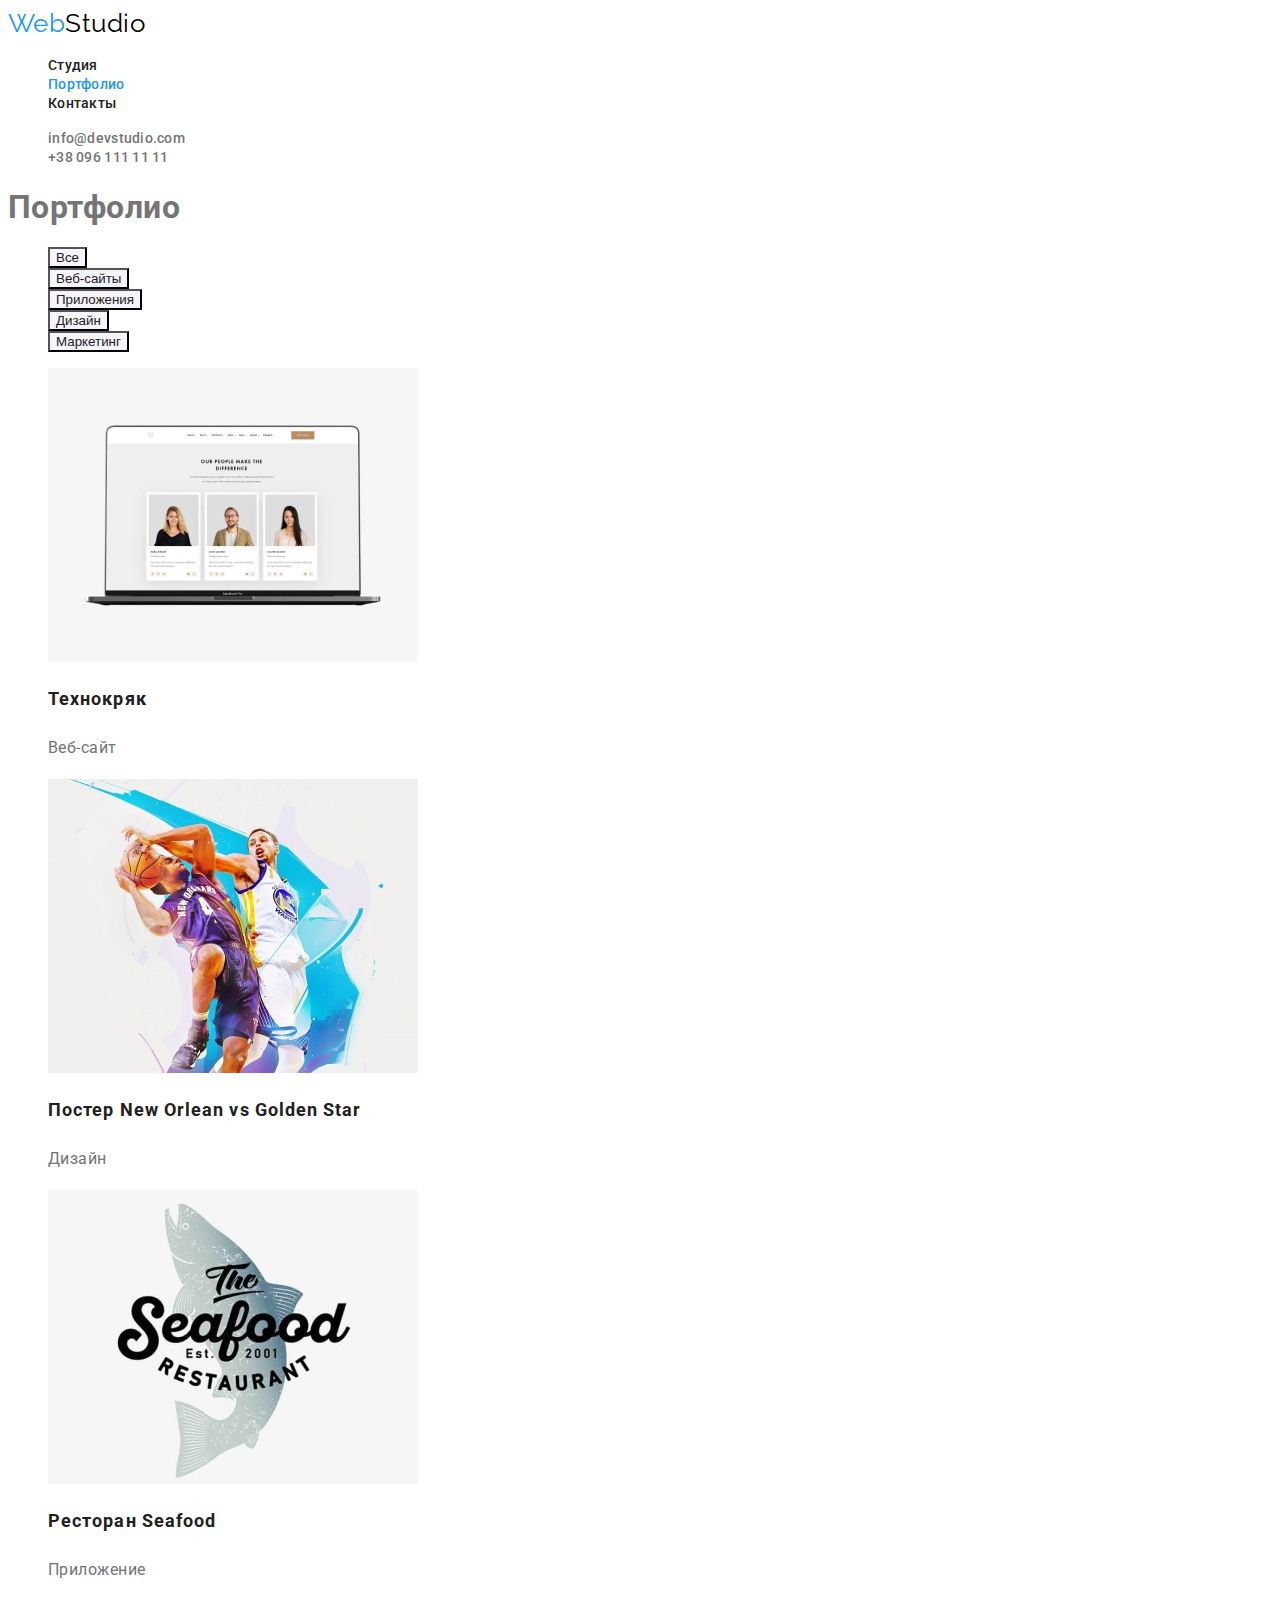
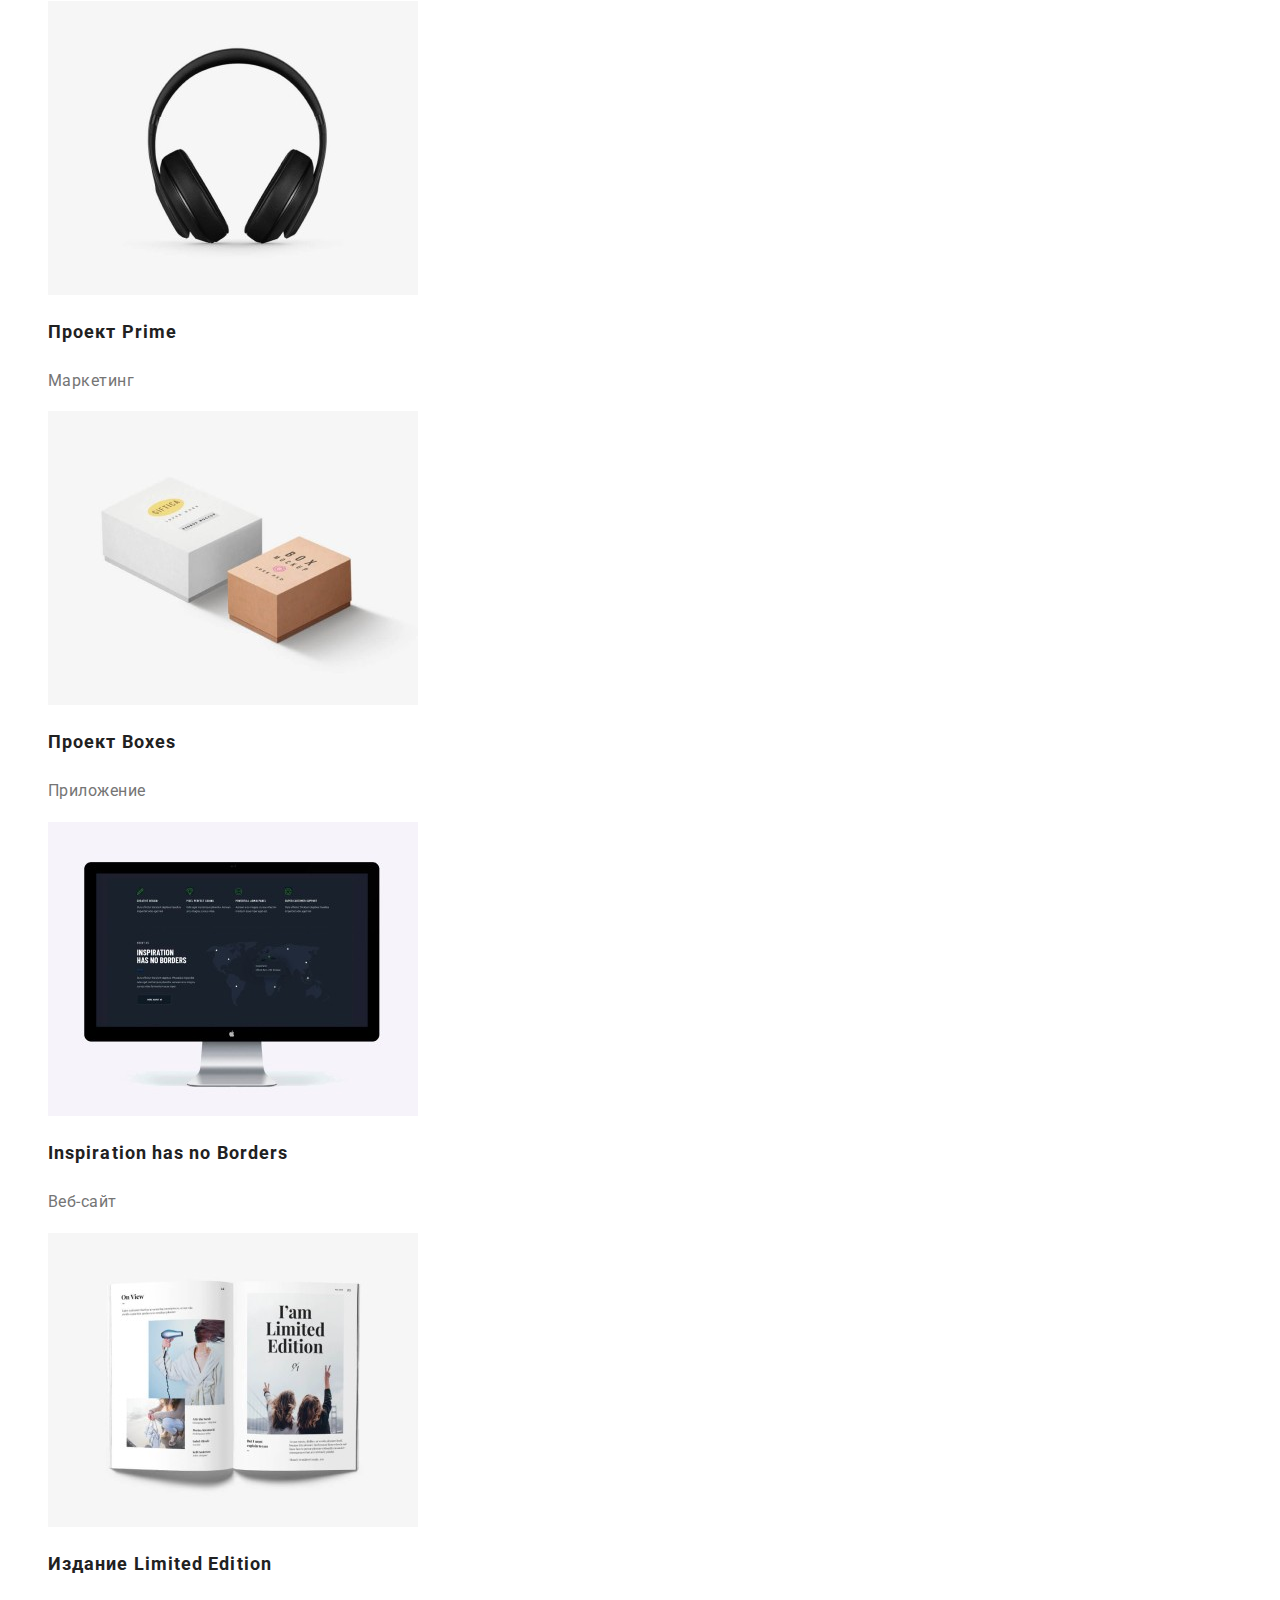
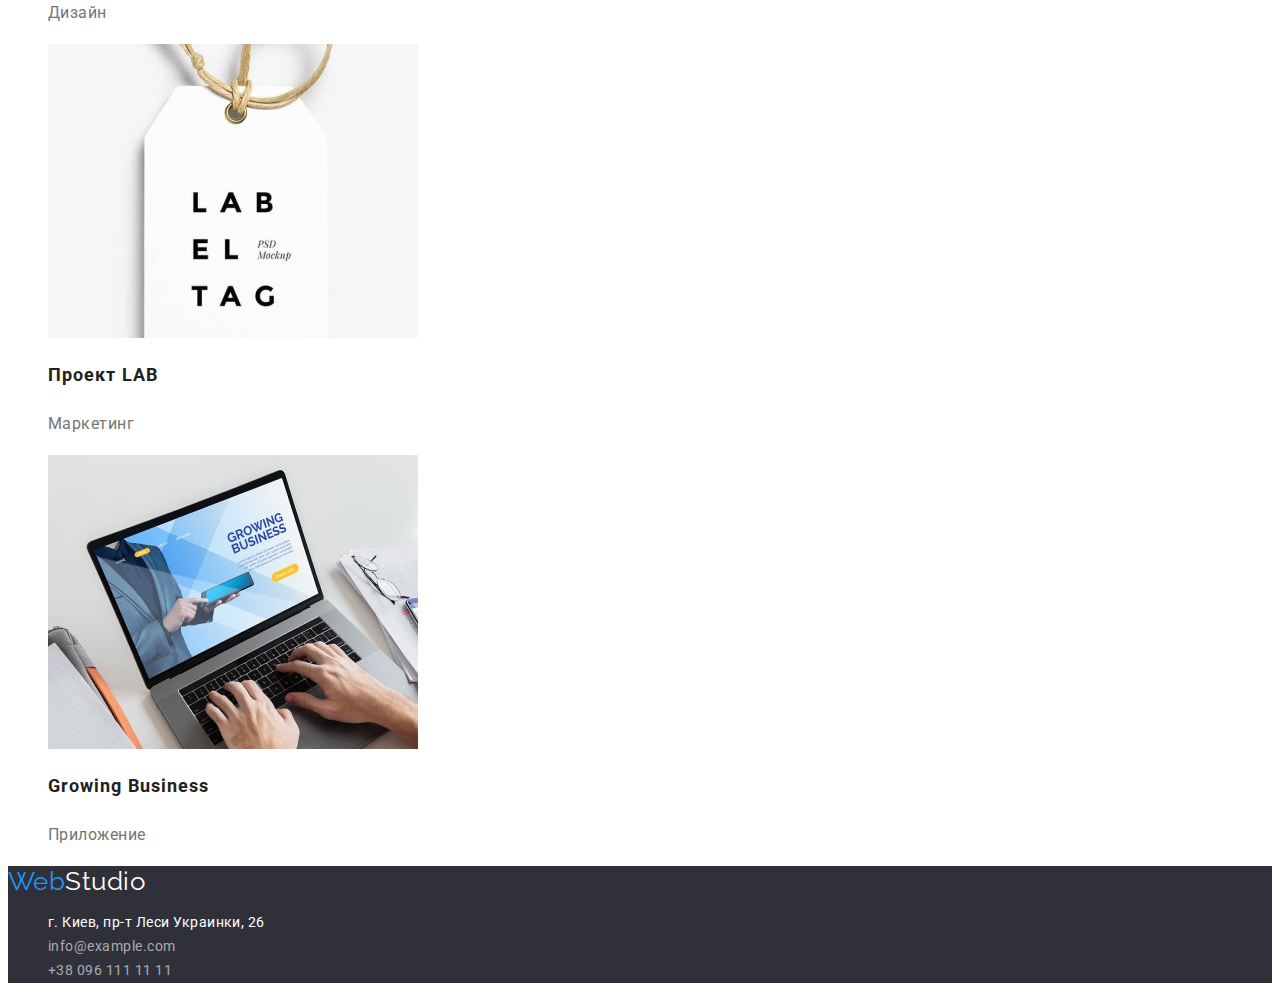
==== portfolio.html @ 9a1e54fb "created-murkup-hw-03" ====
<!DOCTYPE html>
<html lang="ru">

<head>
    <meta charset="UTF-8">
    <meta http-equiv="X-UA-Compatible" content="IE=edge">
    <meta name="viewport" content="width=device-width, initial-scale=1.0">
    <title>Web Studio</title>
    <link rel="preconnect" href="https://fonts.googleapis.com">
    <link rel="preconnect" href="https://fonts.gstatic.com" crossorigin>
    <link
        href="https://fonts.googleapis.com/css2?family=Raleway:wght@700&family=Roboto:wght@400;500;700;900&display=swap"
        rel="stylesheet">
    <link rel="stylesheet" href="./css/styles.css">
</head>

<body>
    <header>
        <a href="./index.html" lang="en" class="logo link">
            <span class="logo-web">Web</span><span class="logo-studio-header">Studio</span>
        </a>
        <nav>
            <ul class="site-nav list">
                <li>
                    <a href="./index.html" class="link">Студия</a>
                </li>
                <li>
                    <a href="./portfolio.html" class="link current">Портфолио</a>
                </li>
                <li>
                    <a href="#" class="link">Контакты</a>
                </li>
            </ul>
        </nav>
        <ul class="auth-nav list">
            <li>
                <a href="mailto:info@devstudio.com" class="link">info@devstudio.com</a>
            </li>
            <li>
                <a href="tel:+380961111111" class="link">+38 096 111 11 11</a>
            </li>
        </ul>
    </header>
    <main>
        <section>
            <h1>Портфолио</h1>
            <ul class="list">
                <li>
                    <button type="button" class="button-portfolio">Все</button>
                </li>
                <li>
                    <button type="button" class="button-portfolio">Веб-сайты</button>
                </li>
                <li>
                    <button type="button" class="button-portfolio">Приложения</button>
                </li>
                <li>
                    <button type="button" class="button-portfolio">Дизайн</button>
                </li>
                <li>
                    <button type="button" class="button-portfolio">Маркетинг</button>
                </li>
            </ul>
            <ul class="list portfolio">
                <li>
                    <a href="#" class="link">
                        <img src="./img/portfolio-img-1.jpg" alt="Технокряк" width="370" >
                        <h2 class="title">Технокряк</h2>
                        <p class="text">Веб-сайт</p>
                    </a>
                </li>
                <li>
                    <a href="#" class="link">
                        <img src="./img/portfolio-img-2.jpg" alt="Постер New Orlean vs Golden Star" width="370">
                        <h2 class="title">Постер <span lang="en">New Orlean vs Golden Star</span></h2>
                        <p class="text">Дизайн</p>
                    </a>
                </li>
                <li>
                    <a href="#" class="link">
                        <img src="./img/portfolio-img-3.jpg" alt="Ресторан Seafood" width="370">
                        <h2 class="title">Ресторан <span lang="en">Seafood</span></h2>
                        <p class="text">Приложение</p>
                    </a>
                </li>
                <li>
                    <a href="#" class="link"> 
                        <img src="./img/portfolio-img-4.jpg" alt="Проект Prime" width="370">
                        <h2 class="title">Проект <span lang="en">Prime</span></h2>
                        <p class="text">Маркетинг</p>
                    </a>
                </li>
                <li>
                    <a href="#" class="link">
                        <img src="./img/portfolio-img-5.jpg" alt="Проект Boxes" width="370">
                        <h2 class="title">Проект <span lang="en">Boxes</span></h2>
                        <p class="text">Приложение</p>
                    </a>
                </li>
                <li>
                    <a href="#" class="link">
                        <img src="./img/portfolio-img-6.jpg" alt="Inspiration has no Borders" width="370">
                        <h2 class="title" lang="en">Inspiration has no Borders</h2>
                        <p class="text">Веб-сайт</p>
                    </a>
                </li>
                <li>
                    <a href="#" class="link">
                        <img src="./img/portfolio-img-7.jpg" alt="Издание Limited Edition" width="370">
                        <h2 class="title">Издание <span lang="en">Limited Edition</span></h2>
                        <p class="text">Дизайн</p>
                    </a>
                </li>
                <li>
                    <a href="#" class="link">
                        <img src="./img/portfolio-img-8.jpg" alt="Проект LAB" width="370">
                        <h2 class="title">Проект <span lang="en">LAB</span></h2>
                        <p class="text">Маркетинг</p>
                    </a>
                </li>
                <li>
                    <a href="#" class="link">
                        <img src="./img/portfolio-img-9.jpg" alt="Growing Business" width="370">
                        <h2 class="title" lang="en">Growing Business</h2>
                        <p class="text">Приложение</p>
                    </a>
                </li>
            </ul>
        </section>
    </main>
    <footer class="footer">
        <a href="./index.html" lang="en" class="logo link">
            <span class="logo-web">Web</span><span class="logo-studio-footer">Studio</span>
        </a>
        <address>
            <ul class="list">
                <li>
                    <a href="https://goo.gl/maps/3iyzEZUhEdgraJMp6" target="_blank" rel="noopener noreferrer"
                        class="link address-primary">г. Киев, пр-т Леси Украинки, 26</a>
                </li>
                <li>
                    <a href="mailto:info@example.com" class="link address-secondary">info@example.com</a>
                </li>
                <li>
                    <a href="tel:+380961111111" class="link address-secondary">+38 096 111 11 11</a>
                </li>
            </ul>
        </address>
    </footer>
    </body>
    </html>
---- css/styles.css ----
:root {
  --primary-text-color: #757575;
  --primary-background-color: #ffffff;
  --hero-title-color: #ffffff;
  --secondary-background-color: #2f303a;
  --button-text-color: #ffffff;
  --button-background-color: #2196f3;
  --title-text-color: #212121;
  --third-background-color: #f5f4fa;
  --accent-color: #2196f3;
  --primary-address-text-color: #ffffff;
  --secondary-address-text-color: rgba(256, 256, 256, 0.6);
}

body {
  background-color: var(--primary-background-color);
  color: var(--primary-text-color);
  font-family: Roboto, sans-serif;
  letter-spacing: 0.03em;
}

.list {
  list-style: none;
}

.link {
  text-decoration: none;
  font-style: normal;
}

/* logo */
.logo {
  font-family: Raleway, sans-serif;
  font-size: 26px;
  line-height: 1.2;
}

.logo-web {
  color: #2196f3;
}

.logo-studio-header {
  color: #000000;
}

.logo-studio-footer {
  color: #ffffff;
}

/* site-nav */
.site-nav .link {
  color: var(--title-text-color);
  font-weight: 500;
  font-size: 14px;
  line-height: 1.15;
  letter-spacing: 0.02em;
}

/* Текущая страница */
.site-nav .link.current {
  color: var(--accent-color);
}

.site-nav .link:hover,
.site-nav .link:focus {
  color: var(--accent-color);
}

/* auth-nav */
.auth-nav .link {
  color: var(--primary-text-color);
  font-weight: 500;
  font-size: 14px;
  line-height: 1.15;
  letter-spacing: 0.02em;
}

.auth-nav .link:hover,
.auth-nav .link:focus {
  color: var(--accent-color);
}

/* hero */
.hero {
  background-color: var(--secondary-background-color);
}
.hero-title {
  color: var(--hero-title-color);
  font-weight: 900;
  font-size: 44px;
  line-height: 1.36;
  text-align: center;
  letter-spacing: 0.06em;
  text-transform: uppercase;
}

.button {
  background-color: var(--button-background-color);
  color: var(--button-text-color);
  font-family: Roboto, sans-serif;
  font-weight: 700;
  font-size: 16px;
  line-height: 1.87;
  letter-spacing: 0.06em;
  cursor: pointer;
}

/* Portfolio buttons */

.button-portfolio {
  background-color: var(--third-background-color);
  color: var(--title-text-color);
  cursor: pointer;
}

.button-portfolio:hover,
.button-portfolio:focus {
  color: var(--button-text-color);
  background-color: var(--button-background-color);
}

/* section */
.section-title {
  color: var(--title-text-color);
  font-weight: 700;
  font-size: 36px;
  line-height: 1.16;
  text-align: center;
}

.features .title {
  color: var(--title-text-color);
  font-weight: 700;
  font-size: 14px;
  line-height: 1.15;
  text-transform: uppercase;
}

.features .text {
  font-weight: 400;
  font-size: 14px;
  line-height: 1.7;
}

/* team */
.team .title {
  color: var(--title-text-color);
  font-weight: 500;
  font-size: 16px;
  line-height: 1.18;
}

.team .text {
  font-weight: 400;
  font-size: 16px;
  line-height: 1.18;
}

.team-background {
  background-color: var(--third-background-color);
}

/* footer */
.footer {
  background-color: var(--secondary-background-color);
  font-size: 14px;
  line-height: 1.7;
}

.address-primary {
  color: var(--primary-address-text-color);
}

.address-secondary {
  color: var(--secondary-address-text-color);
}

/* Portfolio content */
.portfolio .title {
  color: var(--title-text-color);
  font-weight: 700;
  font-size: 18px;
  line-height: 2;
  letter-spacing: 0.06em;
}

.portfolio .text {
  color: var(--primary-text-color);
  font-weight: 400;
  font-size: 16px;
  line-height: 1.87;
}
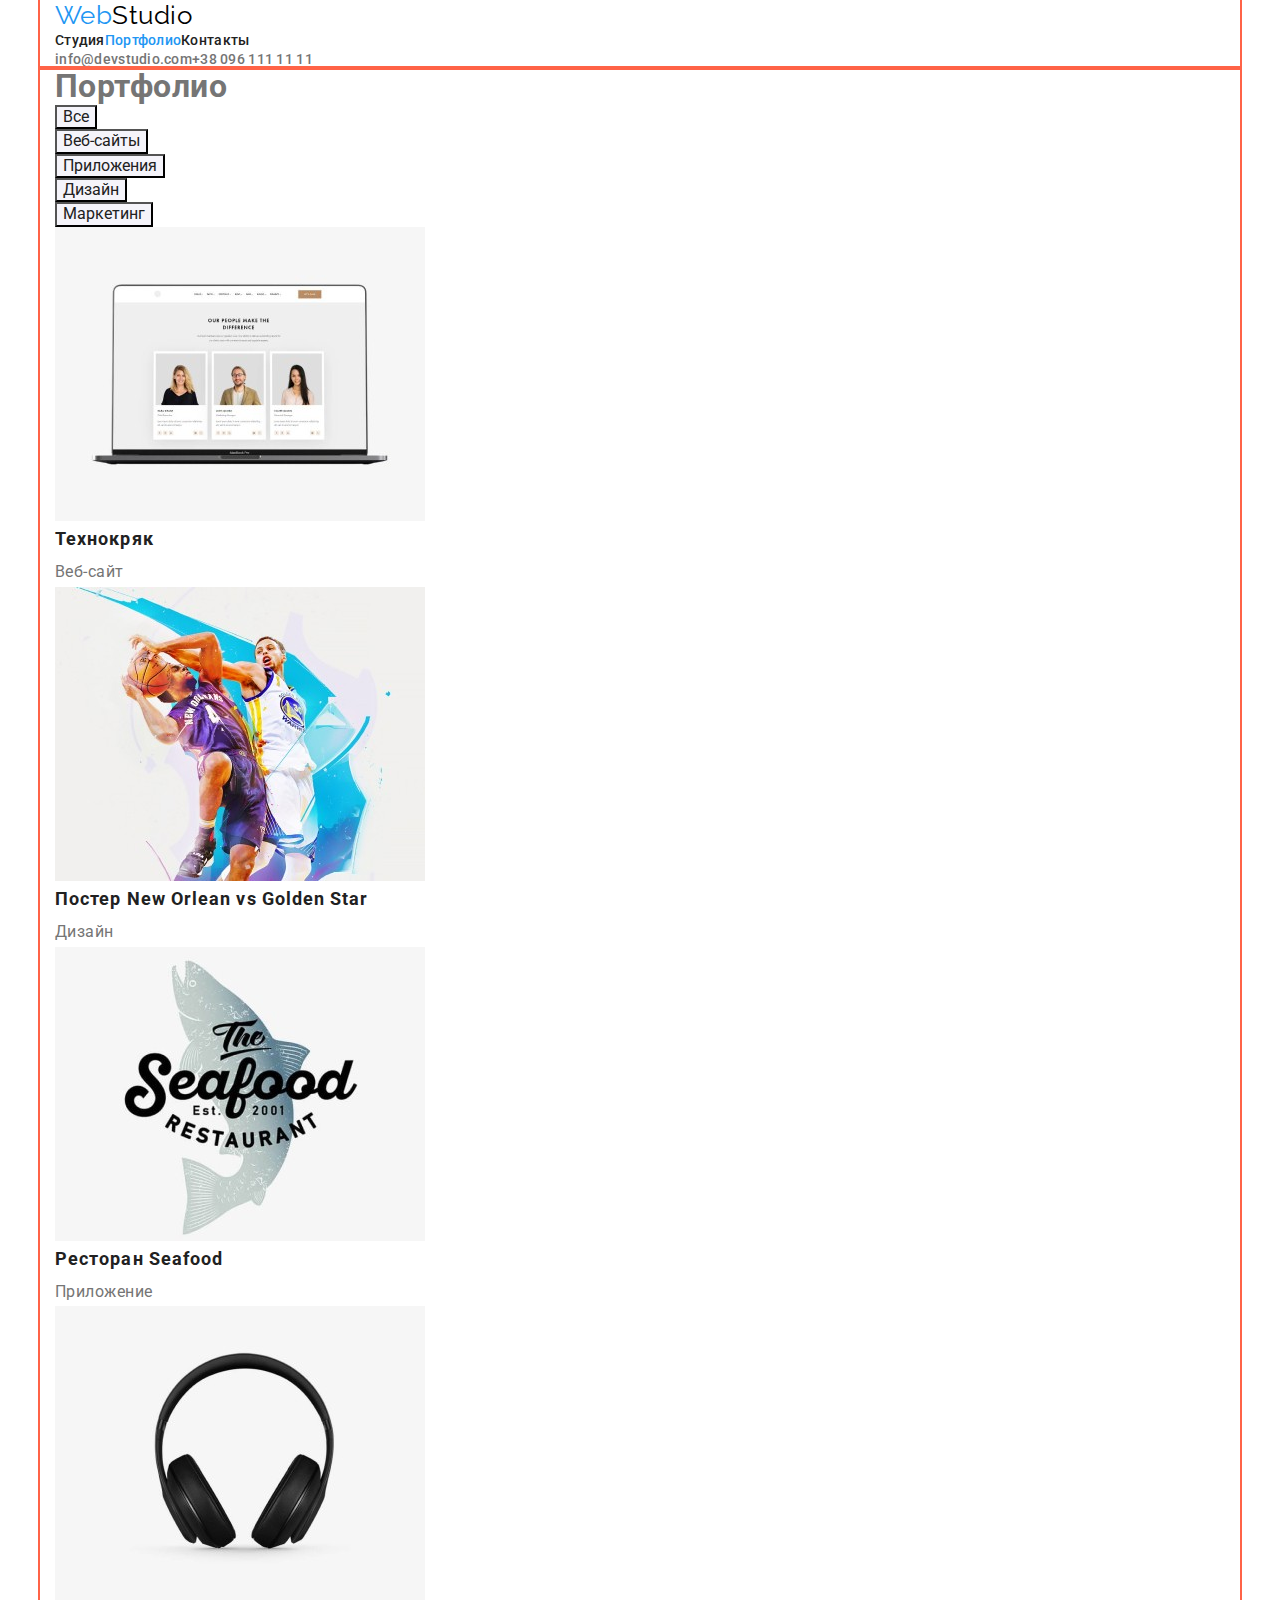
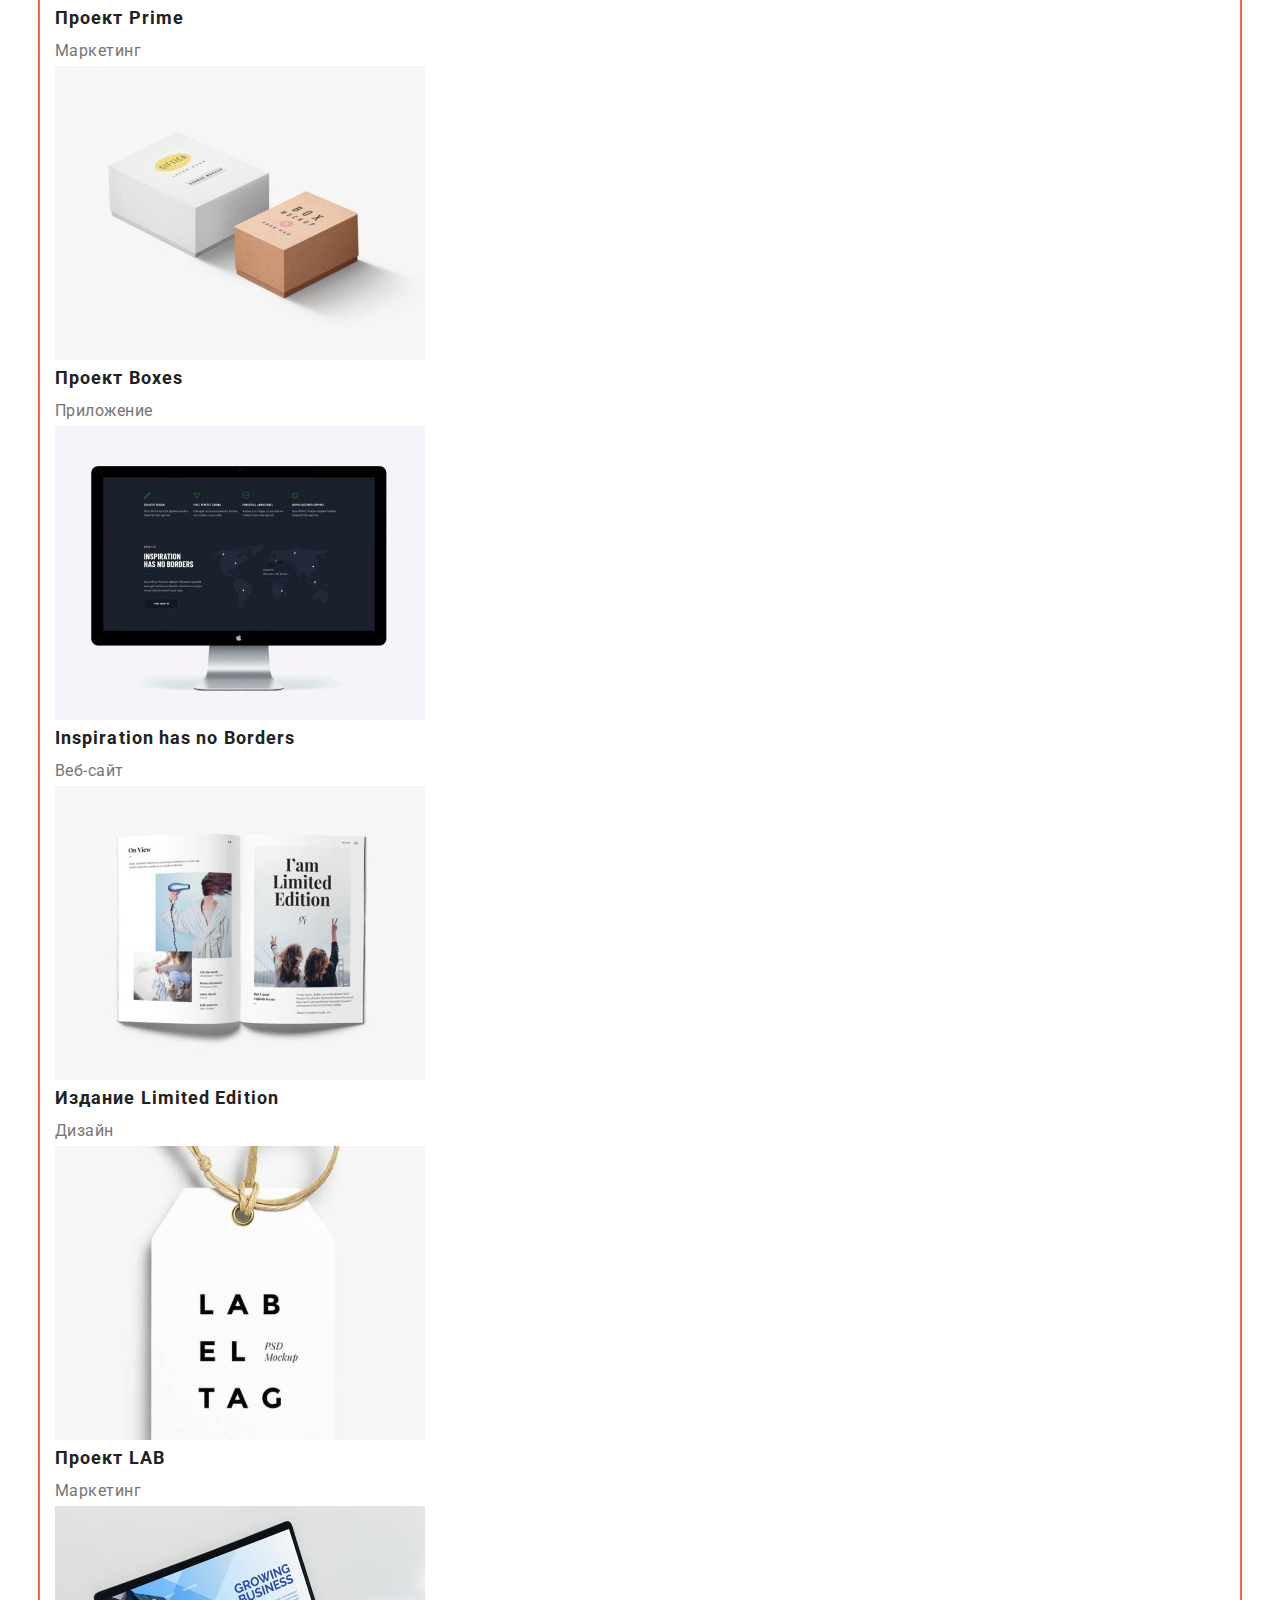
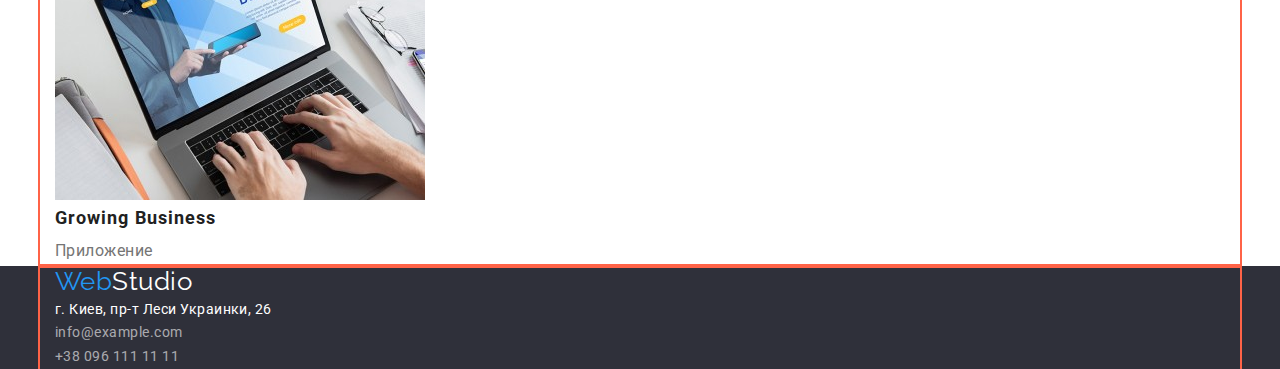
==== commit 1c147666: "main-page-flex" ====
--- a/portfolio.html
+++ b/portfolio.html
@@ -5,23 +5,23 @@
     <meta charset="UTF-8">
     <meta http-equiv="X-UA-Compatible" content="IE=edge">
     <meta name="viewport" content="width=device-width, initial-scale=1.0">
-    <title>Web Studio</title>
+    <title>Portfolio</title>
     <link rel="preconnect" href="https://fonts.googleapis.com">
     <link rel="preconnect" href="https://fonts.gstatic.com" crossorigin>
-    <link
-        href="https://fonts.googleapis.com/css2?family=Raleway:wght@700&family=Roboto:wght@400;500;700;900&display=swap"
-        rel="stylesheet">
+    <link href="https://fonts.googleapis.com/css2?family=Raleway:wght@700&family=Roboto:wght@400;500;700;900&display=swap" rel="stylesheet">
+    <link rel="stylesheet" href="https://cdnjs.cloudflare.com/ajax/libs/modern-normalize/1.1.0/modern-normalize.min.css">
     <link rel="stylesheet" href="./css/styles.css">
 </head>
 
 <body>
     <header>
+        <div class="container">
         <a href="./index.html" lang="en" class="logo link">
             <span class="logo-web">Web</span><span class="logo-studio-header">Studio</span>
         </a>
         <nav>
             <ul class="site-nav list">
-                <li>
+            <li>
                     <a href="./index.html" class="link">Студия</a>
                 </li>
                 <li>
@@ -40,10 +40,12 @@
                 <a href="tel:+380961111111" class="link">+38 096 111 11 11</a>
             </li>
         </ul>
+        </div>
     </header>
     <main>
         <section>
-            <h1>Портфолио</h1>
+            <div class="container">
+            <h1 class="title">Портфолио</h1>
             <ul class="list">
                 <li>
                     <button type="button" class="button-portfolio">Все</button>
@@ -126,9 +128,11 @@
                     </a>
                 </li>
             </ul>
+            </div>
         </section>
     </main>
     <footer class="footer">
+        <div class="container">
         <a href="./index.html" lang="en" class="logo link">
             <span class="logo-web">Web</span><span class="logo-studio-footer">Studio</span>
         </a>
@@ -146,6 +150,7 @@
                 </li>
             </ul>
         </address>
+        </div>
     </footer>
     </body>
     </html>--- a/css/styles.css
+++ b/css/styles.css
@@ -1,16 +1,15 @@
 :root {
   --primary-text-color: #757575;
+  --secondary-text-color: #ffffff;
+  --third-text-color: rgba(256, 256, 256, 0.6);
+  --title-text-color: #212121;
+  --accent-color: #2196f3;
   --primary-background-color: #ffffff;
-  --hero-title-color: #ffffff;
   --secondary-background-color: #2f303a;
-  --button-text-color: #ffffff;
-  --button-background-color: #2196f3;
-  --title-text-color: #212121;
   --third-background-color: #f5f4fa;
-  --accent-color: #2196f3;
-  --primary-address-text-color: #ffffff;
-  --secondary-address-text-color: rgba(256, 256, 256, 0.6);
-}
+}
+
+/* general styles */
 
 body {
   background-color: var(--primary-background-color);
@@ -19,13 +18,45 @@
   letter-spacing: 0.03em;
 }
 
+p,
+h1,
+h2,
+h3,
+h4,
+h5 {
+  margin: 0;
+}
+
+ul {
+  margin: 0;
+  padding: 0;
+}
+
+img {
+  display: block;
+}
+
+button {
+  cursor: pointer;
+}
+
 .list {
   list-style: none;
+  padding: 0;
+  margin: 0;
 }
 
 .link {
   text-decoration: none;
   font-style: normal;
+}
+
+/* header */
+
+.header .container {
+  height: 80px;
+  padding-top: 24px;
+  padding-bottom: 24px;
 }
 
 /* logo */
@@ -33,6 +64,7 @@
   font-family: Raleway, sans-serif;
   font-size: 26px;
   line-height: 1.2;
+  margin-right: 93px;
 }
 
 .logo-web {
@@ -48,6 +80,29 @@
 }
 
 /* site-nav */
+
+.header-container {
+  display: flex;
+  align-items: center;
+}
+
+.site-nav {
+  display: flex;
+}
+
+.site-nav-item:not(:last-child) {
+  margin-right: 50px;
+}
+
+.auth-nav {
+  display: flex;
+  margin-left: auto;
+}
+
+.auth-nav-item:not(:last-child) {
+  margin-right: 50px;
+}
+
 .site-nav .link {
   color: var(--title-text-color);
   font-weight: 500;
@@ -57,7 +112,7 @@
 }
 
 /* Текущая страница */
-.site-nav .link.current {
+.link.current {
   color: var(--accent-color);
 }
 
@@ -67,6 +122,7 @@
 }
 
 /* auth-nav */
+
 .auth-nav .link {
   color: var(--primary-text-color);
   font-weight: 500;
@@ -83,43 +139,78 @@
 /* hero */
 .hero {
   background-color: var(--secondary-background-color);
-}
+  text-align: center;
+}
+
+.hero .container {
+  padding-top: 200px;
+  padding-bottom: 200px;
+}
+
 .hero-title {
-  color: var(--hero-title-color);
+  color: var(--secondary-text-color);
+  margin-bottom: 30px;
   font-weight: 900;
   font-size: 44px;
   line-height: 1.36;
-  text-align: center;
   letter-spacing: 0.06em;
   text-transform: uppercase;
-}
-
-.button {
-  background-color: var(--button-background-color);
-  color: var(--button-text-color);
+  width: 695px;
+  text-align: center;
+  margin-left: auto;
+  margin-right: auto;
+}
+
+.button-hero {
+  display: inline-block;
+  min-width: 200px;
+  text-align: center;
+  border: 0px;
+  background-color: var(--accent-color);
+  color: var(--secondary-text-color);
   font-family: Roboto, sans-serif;
   font-weight: 700;
   font-size: 16px;
   line-height: 1.87;
   letter-spacing: 0.06em;
   cursor: pointer;
-}
-
-/* Portfolio buttons */
-
-.button-portfolio {
-  background-color: var(--third-background-color);
-  color: var(--title-text-color);
-  cursor: pointer;
-}
-
-.button-portfolio:hover,
-.button-portfolio:focus {
-  color: var(--button-text-color);
-  background-color: var(--button-background-color);
-}
-
-/* section */
+  border-radius: 4px;
+  padding: 10px 32px;
+}
+
+/* section features*/
+
+.visually-hidden {
+  position: absolute;
+  width: 1px;
+  height: 1px;
+  margin: -1px;
+  border: 0;
+  padding: 0;
+
+  white-space: nowrap;
+  clip-path: inset(100%);
+  clip: rect(0 0 0 0);
+  overflow: hidden;
+}
+
+.features .container {
+  padding-top: 94px;
+  padding-bottom: 94px;
+}
+
+.features-container {
+  display: flex;
+}
+
+.features-item > h3 {
+  margin-bottom: 10px;
+}
+
+.features-item:not(:last-child) {
+  margin-right: 30px;
+}
+
 .section-title {
   color: var(--title-text-color);
   font-weight: 700;
@@ -128,6 +219,22 @@
   text-align: center;
 }
 
+.about > h2 {
+  margin-bottom: 50px;
+}
+
+.about-list {
+  display: flex;
+  flex-wrap: wrap;
+  margin-left: -30px;
+  padding-bottom: 94px;
+}
+
+.about-item {
+  flex-basis: calc((100% - 3 * 30px) / 3);
+  margin-left: 30px;
+}
+
 .features .title {
   color: var(--title-text-color);
   font-weight: 700;
@@ -143,6 +250,38 @@
 }
 
 /* team */
+.team .container {
+  padding-top: 94px;
+  padding-bottom: 94px;
+}
+
+.team-container {
+  display: flex;
+  flex-wrap: wrap;
+  margin-left: -30px;
+}
+
+.team-item {
+  flex-basis: calc((100% - 4 * 30px) / 4);
+  margin-left: 30px;
+  border-radius: 0px 0px 4px 4px;
+  background-color: #fff;
+  text-align: center;
+}
+
+.team-item-text {
+  padding-top: 30px;
+  padding-bottom: 30px;
+}
+
+.team > h2 {
+  margin-bottom: 50px;
+}
+
+.team-item-text > h3 {
+  margin-bottom: 10px;
+}
+
 .team .title {
   color: var(--title-text-color);
   font-weight: 500;
@@ -167,15 +306,45 @@
   line-height: 1.7;
 }
 
+/* .auth-nav .link:hover,
+.auth-nav .link:focus {
+  color: var(--accent-color);
+} */
+
 .address-primary {
-  color: var(--primary-address-text-color);
+  color: var(--secondary-text-color);
+}
+
+.address-primary:hover,
+.address-primary:hover {
+  color: var(--accent-color);
 }
 
 .address-secondary {
-  color: var(--secondary-address-text-color);
+  color: var(--third-text-color);
+}
+
+.address-secondary:hover,
+.address-secondary:hover {
+  color: var(--accent-color);
+}
+
+/* Portfolio buttons */
+
+.button-portfolio {
+  background-color: var(--third-background-color);
+  color: var(--title-text-color);
+  cursor: pointer;
+}
+
+.button-portfolio:hover,
+.button-portfolio:focus {
+  color: var(--secondary-text-color);
+  background-color: var(--accent-color);
 }
 
 /* Portfolio content */
+
 .portfolio .title {
   color: var(--title-text-color);
   font-weight: 700;
@@ -190,3 +359,62 @@
   font-size: 16px;
   line-height: 1.87;
 }
+
+/* --- */
+
+.container {
+  margin: 0 auto;
+  outline: solid 2px tomato;
+  width: 1200px;
+  padding-left: 15px;
+  padding-right: 15px;
+}
+
+/* Фидбек по дз:
+Сделать все на селекторах класса. Для этого нужно:
+
+СБ и в интерсити:
+- посмотреть видео данилко №3-4 еще раз
+- просмотреть конспект №3-4 еще раз
+- таким образом я поправлю классы и цвета (вары)
+Дома в ВС:
+- прочту конспект про флексбоксы
+- посмотрю лекцию №6 про флексбоксы
+- попробую сделать ДЗ№3 с помощью Егора
+- если будут траблы посмотрю занятие с ментором
+
+Вопросы к Егору:
+- наследование что наследует что (ссылки, кнопки, заголовки, текст)
+- наследование от родителей и предков. Что наследуется а что нет
+ */
+/* class="site-nav-item"
+Чтобы стилизировать какую-то общую часть 
+например футер секцию с контентом используй
+класс с описанием например галерея-тайтл,
+галерея-айтем. Чтобы добавить спецефичности
+добавляй общие классы типа тайтл, линк, лист.
+Также чуть позже сможешь применять уже селекторы
+тегов для всего документа. У селекторов тега - 
+наименьшая спецефичность 0,0,1. Рекомендуется
+не превышать более 2х классов для одного тега
+Ну максимум будет 3.
+
+Можно также в одном свойстве задавать как класс
+так и целый тег! .link a
+
+Но можно было бы попробовать задавать все через пробел
+И через тире и проверить что будет удобнее
+
+еще ж и есть селекторы атрибута...
+
+Если специфичность одинаковая, 
+побеждает правило расположенное ниже в коде.
+
+Если селектор выглядит как A > B > C + X Y, 
+стоит задуматься. Чем проще селектор, 
+тем меньше проблем со специфичностью. 
+Возьмите за правило использовать селекторы 
+класса. Атрибут class не только помогает 
+избежать проблем со специфичностью, 
+но и повышает читабельность HTML-разметки.
+ */
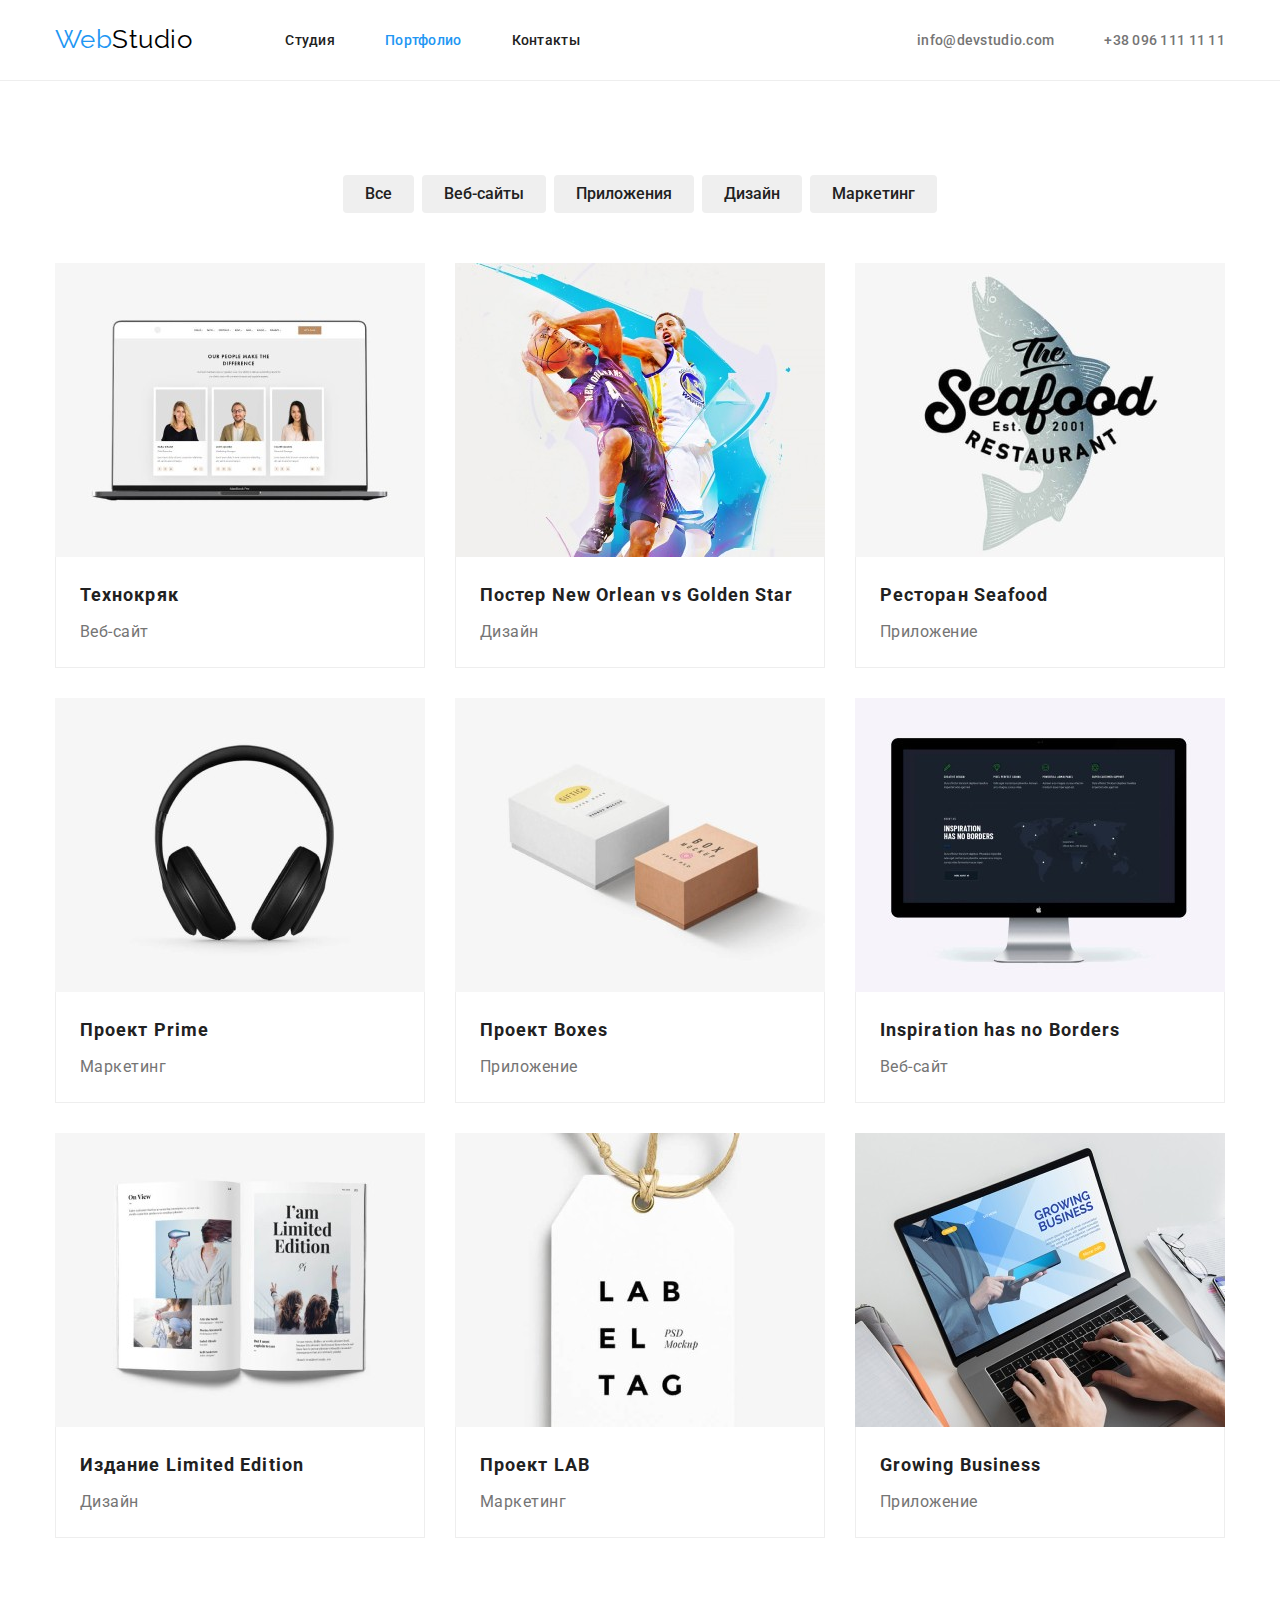
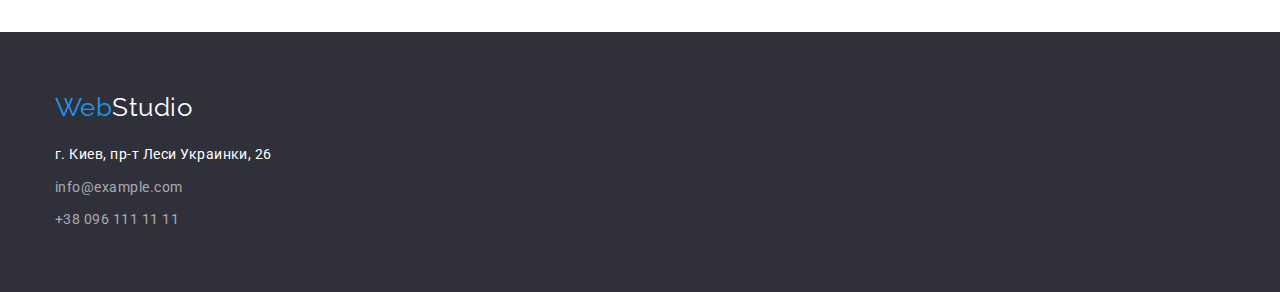
==== commit 3af48111: "flex-portfolio" ====
--- a/portfolio.html
+++ b/portfolio.html
@@ -1,130 +1,152 @@
 <!DOCTYPE html>
 <html lang="ru">
-
 <head>
     <meta charset="UTF-8">
     <meta http-equiv="X-UA-Compatible" content="IE=edge">
     <meta name="viewport" content="width=device-width, initial-scale=1.0">
-    <title>Portfolio</title>
+    <title>portfolio</title>
     <link rel="preconnect" href="https://fonts.googleapis.com">
     <link rel="preconnect" href="https://fonts.gstatic.com" crossorigin>
-    <link href="https://fonts.googleapis.com/css2?family=Raleway:wght@700&family=Roboto:wght@400;500;700;900&display=swap" rel="stylesheet">
-    <link rel="stylesheet" href="https://cdnjs.cloudflare.com/ajax/libs/modern-normalize/1.1.0/modern-normalize.min.css">
+    <link
+        href="https://fonts.googleapis.com/css2?family=Raleway:wght@700&family=Roboto:wght@400;500;700;900&display=swap"
+        rel="stylesheet">
+    <link rel="stylesheet"
+        href="https://cdnjs.cloudflare.com/ajax/libs/modern-normalize/1.1.0/modern-normalize.min.css">
     <link rel="stylesheet" href="./css/styles.css">
 </head>
 
 <body>
-    <header>
-        <div class="container">
-        <a href="./index.html" lang="en" class="logo link">
-            <span class="logo-web">Web</span><span class="logo-studio-header">Studio</span>
-        </a>
-        <nav>
-            <ul class="site-nav list">
-            <li>
-                    <a href="./index.html" class="link">Студия</a>
+    <header class="header">
+        <div class="container header-container">
+            <a class="logo link" href="./index.html" lang="en">
+                <span class="logo-web">Web</span><span class="logo-studio-header">Studio</span>
+            </a>
+            <nav class="site-nav">
+                <ul class="site-nav list">
+                    <li class="site-nav-item">
+                        <a class="link" href="./index.html">Студия</a>
+                    </li>
+                    <li class="site-nav-item">
+                        <a class="link current" href="./portfolio.html">Портфолио</a>
+                    </li>
+                    <li class="site-nav-item">
+                        <a class="link" href="https://www.youtube.com/watch?v=dQw4w9WgXcQ">Контакты</a>
+                    </li>
+                </ul>
+            </nav>
+            <ul class="auth-nav list">
+                <li class="auth-nav-item">
+                    <a class="link" href="mailto:info@devstudio.com">info@devstudio.com</a>
                 </li>
-                <li>
-                    <a href="./portfolio.html" class="link current">Портфолио</a>
-                </li>
-                <li>
-                    <a href="#" class="link">Контакты</a>
+                <li class="auth-nav-item">
+                    <a class="link" href="tel:+380961111111">+38 096 111 11 11</a>
                 </li>
             </ul>
-        </nav>
-        <ul class="auth-nav list">
-            <li>
-                <a href="mailto:info@devstudio.com" class="link">info@devstudio.com</a>
-            </li>
-            <li>
-                <a href="tel:+380961111111" class="link">+38 096 111 11 11</a>
-            </li>
-        </ul>
         </div>
     </header>
     <main>
-        <section>
+        <section class="portfolio">
             <div class="container">
-            <h1 class="title">Портфолио</h1>
-            <ul class="list">
-                <li>
+            <h1 class="title visually-hidden">Портфолио</h1>
+            <ul class="list portfolio-buttons">
+                <li class="button-portfolio-location">
                     <button type="button" class="button-portfolio">Все</button>
                 </li>
-                <li>
+                <li class="button-portfolio-location">
                     <button type="button" class="button-portfolio">Веб-сайты</button>
                 </li>
-                <li>
+                <li class="button-portfolio-location">
                     <button type="button" class="button-portfolio">Приложения</button>
                 </li>
-                <li>
+                <li class="button-portfolio-location">
                     <button type="button" class="button-portfolio">Дизайн</button>
                 </li>
-                <li>
+                <li class="button-portfolio-location">
                     <button type="button" class="button-portfolio">Маркетинг</button>
                 </li>
             </ul>
-            <ul class="list portfolio">
-                <li>
+            </div>
+            <div class="container portfolio-padding">
+            <ul class="list portfolio portfolio-container">
+                <li class="portfolio-item">
                     <a href="#" class="link">
                         <img src="./img/portfolio-img-1.jpg" alt="Технокряк" width="370" >
-                        <h2 class="title">Технокряк</h2>
-                        <p class="text">Веб-сайт</p>
+                        <div class="portfolio-item-text">
+                            <h2 class="title">Технокряк</h2>
+                            <p class="text">Веб-сайт</p>
+                        </div>
                     </a>
                 </li>
-                <li>
+                <li class="portfolio-item">
                     <a href="#" class="link">
                         <img src="./img/portfolio-img-2.jpg" alt="Постер New Orlean vs Golden Star" width="370">
-                        <h2 class="title">Постер <span lang="en">New Orlean vs Golden Star</span></h2>
-                        <p class="text">Дизайн</p>
+                        <div class="portfolio-item-text">
+                            <h2 class="title">Постер <span lang="en">New Orlean vs Golden Star</span></h2>
+                            <p class="text">Дизайн</p>
+                        </div>
                     </a>
                 </li>
-                <li>
+                <li class="portfolio-item">
                     <a href="#" class="link">
                         <img src="./img/portfolio-img-3.jpg" alt="Ресторан Seafood" width="370">
-                        <h2 class="title">Ресторан <span lang="en">Seafood</span></h2>
-                        <p class="text">Приложение</p>
+                        <div class="portfolio-item-text">
+                            <h2 class="title">Ресторан <span lang="en">Seafood</span></h2>
+                            <p class="text">Приложение</p>
+                        </div>                        
                     </a>
                 </li>
-                <li>
+                <li class="portfolio-item">
                     <a href="#" class="link"> 
                         <img src="./img/portfolio-img-4.jpg" alt="Проект Prime" width="370">
-                        <h2 class="title">Проект <span lang="en">Prime</span></h2>
-                        <p class="text">Маркетинг</p>
+                        <div class="portfolio-item-text">
+                            <h2 class="title">Проект <span lang="en">Prime</span></h2>
+                            <p class="text">Маркетинг</p>
+                        </div>                        
                     </a>
                 </li>
-                <li>
+                <li class="portfolio-item">
                     <a href="#" class="link">
                         <img src="./img/portfolio-img-5.jpg" alt="Проект Boxes" width="370">
-                        <h2 class="title">Проект <span lang="en">Boxes</span></h2>
-                        <p class="text">Приложение</p>
+                        <div class="portfolio-item-text">
+                            <h2 class="title">Проект <span lang="en">Boxes</span></h2>
+                            <p class="text">Приложение</p>
+                        </div>                        
                     </a>
                 </li>
-                <li>
+                <li class="portfolio-item">
                     <a href="#" class="link">
                         <img src="./img/portfolio-img-6.jpg" alt="Inspiration has no Borders" width="370">
-                        <h2 class="title" lang="en">Inspiration has no Borders</h2>
-                        <p class="text">Веб-сайт</p>
+                        <div class="portfolio-item-text">
+                            <h2 class="title" lang="en">Inspiration has no Borders</h2>
+                            <p class="text">Веб-сайт</p>
+                        </div>                        
                     </a>
                 </li>
-                <li>
+                <li class="portfolio-item">
                     <a href="#" class="link">
                         <img src="./img/portfolio-img-7.jpg" alt="Издание Limited Edition" width="370">
-                        <h2 class="title">Издание <span lang="en">Limited Edition</span></h2>
-                        <p class="text">Дизайн</p>
+                        <div class="portfolio-item-text">
+                            <h2 class="title">Издание <span lang="en">Limited Edition</span></h2>
+                            <p class="text">Дизайн</p>
+                        </div>                        
                     </a>
                 </li>
-                <li>
+                <li class="portfolio-item">
                     <a href="#" class="link">
                         <img src="./img/portfolio-img-8.jpg" alt="Проект LAB" width="370">
-                        <h2 class="title">Проект <span lang="en">LAB</span></h2>
-                        <p class="text">Маркетинг</p>
+                        <div class="portfolio-item-text">
+                            <h2 class="title">Проект <span lang="en">LAB</span></h2>
+                            <p class="text">Маркетинг</p>
+                        </div>                        
                     </a>
                 </li>
-                <li>
+                <li class="portfolio-item">
                     <a href="#" class="link">
                         <img src="./img/portfolio-img-9.jpg" alt="Growing Business" width="370">
-                        <h2 class="title" lang="en">Growing Business</h2>
-                        <p class="text">Приложение</p>
+                        <div class="portfolio-item-text">
+                            <h2 class="title" lang="en">Growing Business</h2>
+                            <p class="text">Приложение</p>
+                        </div>                        
                     </a>
                 </li>
             </ul>
@@ -133,23 +155,23 @@
     </main>
     <footer class="footer">
         <div class="container">
-        <a href="./index.html" lang="en" class="logo link">
-            <span class="logo-web">Web</span><span class="logo-studio-footer">Studio</span>
-        </a>
-        <address>
-            <ul class="list">
-                <li>
-                    <a href="https://goo.gl/maps/3iyzEZUhEdgraJMp6" target="_blank" rel="noopener noreferrer"
-                        class="link address-primary">г. Киев, пр-т Леси Украинки, 26</a>
-                </li>
-                <li>
-                    <a href="mailto:info@example.com" class="link address-secondary">info@example.com</a>
-                </li>
-                <li>
-                    <a href="tel:+380961111111" class="link address-secondary">+38 096 111 11 11</a>
-                </li>
-            </ul>
-        </address>
+            <a href="./index.html" lang="en" class="logo link footer-link">
+                <span class="logo-web">Web</span><span class="logo-studio-footer">Studio</span>
+            </a>
+            <address>
+                <ul class="list footer-adress-list">
+                    <li>
+                        <a href="https://goo.gl/maps/3iyzEZUhEdgraJMp6" target="_blank" rel="noopener noreferrer"
+                            class="link address-primary">г. Киев, пр-т Леси Украинки, 26</a>
+                    </li>
+                    <li>
+                        <a href="mailto:info@example.com" class="link address-secondary">info@example.com</a>
+                    </li>
+                    <li>
+                        <a href="tel:+380961111111" class="link address-secondary">+38 096 111 11 11</a>
+                    </li>
+                </ul>
+            </address>
         </div>
     </footer>
     </body>
--- a/css/styles.css
+++ b/css/styles.css
@@ -38,6 +38,11 @@
 
 button {
   cursor: pointer;
+}
+
+header {
+  border: solid #eee;
+border-width: 0 0 1px 0;
 }
 
 .list {
@@ -300,10 +305,25 @@
 }
 
 /* footer */
+
+.footer .container {
+  padding-top: 60px;
+  padding-bottom: 60px;
+}
 .footer {
   background-color: var(--secondary-background-color);
   font-size: 14px;
   line-height: 1.7;
+  display: block;
+}
+
+.footer-link {
+  margin-bottom: 20px;
+  display: block;
+}
+
+.footer-adress-list > li:not(:last-child) {
+  margin-bottom: 9px;
 }
 
 /* .auth-nav .link:hover,
@@ -331,10 +351,41 @@
 
 /* Portfolio buttons */
 
+.portfolio-buttons {
+  display: flex;
+  padding-top: 94px;
+  justify-content: center;
+}
+
 .button-portfolio {
+  display: inline-block
   background-color: var(--third-background-color);
   color: var(--title-text-color);
   cursor: pointer;
+  padding: 6px 22px;
+  border-radius: 4px;
+  border: 0 transparent;
+  line-height: 1.62;
+  font-weight: 500;
+}
+
+  /* display: inline-block;
+  min-width: 200px;
+  text-align: center;
+  border: 0px;
+  background-color: var(--accent-color);
+  color: var(--secondary-text-color);
+  font-family: Roboto, sans-serif;
+  font-weight: 700;
+  font-size: 16px;
+  line-height: 1.87;
+  letter-spacing: 0.06em;
+  cursor: pointer;
+  border-radius: 4px;
+  padding: 10px 32px; */
+
+.button-portfolio-location:not(:last-child) {
+  margin-right: 8px;
 }
 
 .button-portfolio:hover,
@@ -360,61 +411,63 @@
   line-height: 1.87;
 }
 
+.portfolio-container {
+  display: flex;
+  flex-wrap: wrap;
+  margin-right: -30px;
+  margin-bottom: -30px;
+}
+
+.portfolio-item {
+  flex-basis: calc((100% - 3 * 30px) / 3);
+  margin-right: 30px;
+  margin-bottom: 30px;
+}
+
+.portfolio-item-text {
+padding: 20px 24px;
+border: solid #eee;
+border-width: 0 1px 1px 1px;
+}
+
+.portfolio-item-text > h2 {
+  margin-bottom: 4px;
+}
+
+/* 
+.team-item {
+  flex-basis: calc((100% - 4 * 30px) / 4);
+  margin-left: 30px;
+  border-radius: 0px 0px 4px 4px;
+  background-color: #fff;
+  text-align: center;
+}
+
+.team-item-text {
+  padding-top: 30px;
+  padding-bottom: 30px;
+}
+
+.team > h2 {
+  margin-bottom: 50px;
+}
+
+.team-item-text > h3 {
+  margin-bottom: 10px;
+} */
+
+
+.portfolio-padding {
+  padding-top: 50px;
+  padding-bottom: 94px;
+}
+
 /* --- */
 
 .container {
   margin: 0 auto;
-  outline: solid 2px tomato;
+  outline: solid 2px tomto;
   width: 1200px;
   padding-left: 15px;
   padding-right: 15px;
 }
-
-/* Фидбек по дз:
-Сделать все на селекторах класса. Для этого нужно:
-
-СБ и в интерсити:
-- посмотреть видео данилко №3-4 еще раз
-- просмотреть конспект №3-4 еще раз
-- таким образом я поправлю классы и цвета (вары)
-Дома в ВС:
-- прочту конспект про флексбоксы
-- посмотрю лекцию №6 про флексбоксы
-- попробую сделать ДЗ№3 с помощью Егора
-- если будут траблы посмотрю занятие с ментором
-
-Вопросы к Егору:
-- наследование что наследует что (ссылки, кнопки, заголовки, текст)
-- наследование от родителей и предков. Что наследуется а что нет
- */
-/* class="site-nav-item"
-Чтобы стилизировать какую-то общую часть 
-например футер секцию с контентом используй
-класс с описанием например галерея-тайтл,
-галерея-айтем. Чтобы добавить спецефичности
-добавляй общие классы типа тайтл, линк, лист.
-Также чуть позже сможешь применять уже селекторы
-тегов для всего документа. У селекторов тега - 
-наименьшая спецефичность 0,0,1. Рекомендуется
-не превышать более 2х классов для одного тега
-Ну максимум будет 3.
-
-Можно также в одном свойстве задавать как класс
-так и целый тег! .link a
-
-Но можно было бы попробовать задавать все через пробел
-И через тире и проверить что будет удобнее
-
-еще ж и есть селекторы атрибута...
-
-Если специфичность одинаковая, 
-побеждает правило расположенное ниже в коде.
-
-Если селектор выглядит как A > B > C + X Y, 
-стоит задуматься. Чем проще селектор, 
-тем меньше проблем со специфичностью. 
-Возьмите за правило использовать селекторы 
-класса. Атрибут class не только помогает 
-избежать проблем со специфичностью, 
-но и повышает читабельность HTML-разметки.
- */
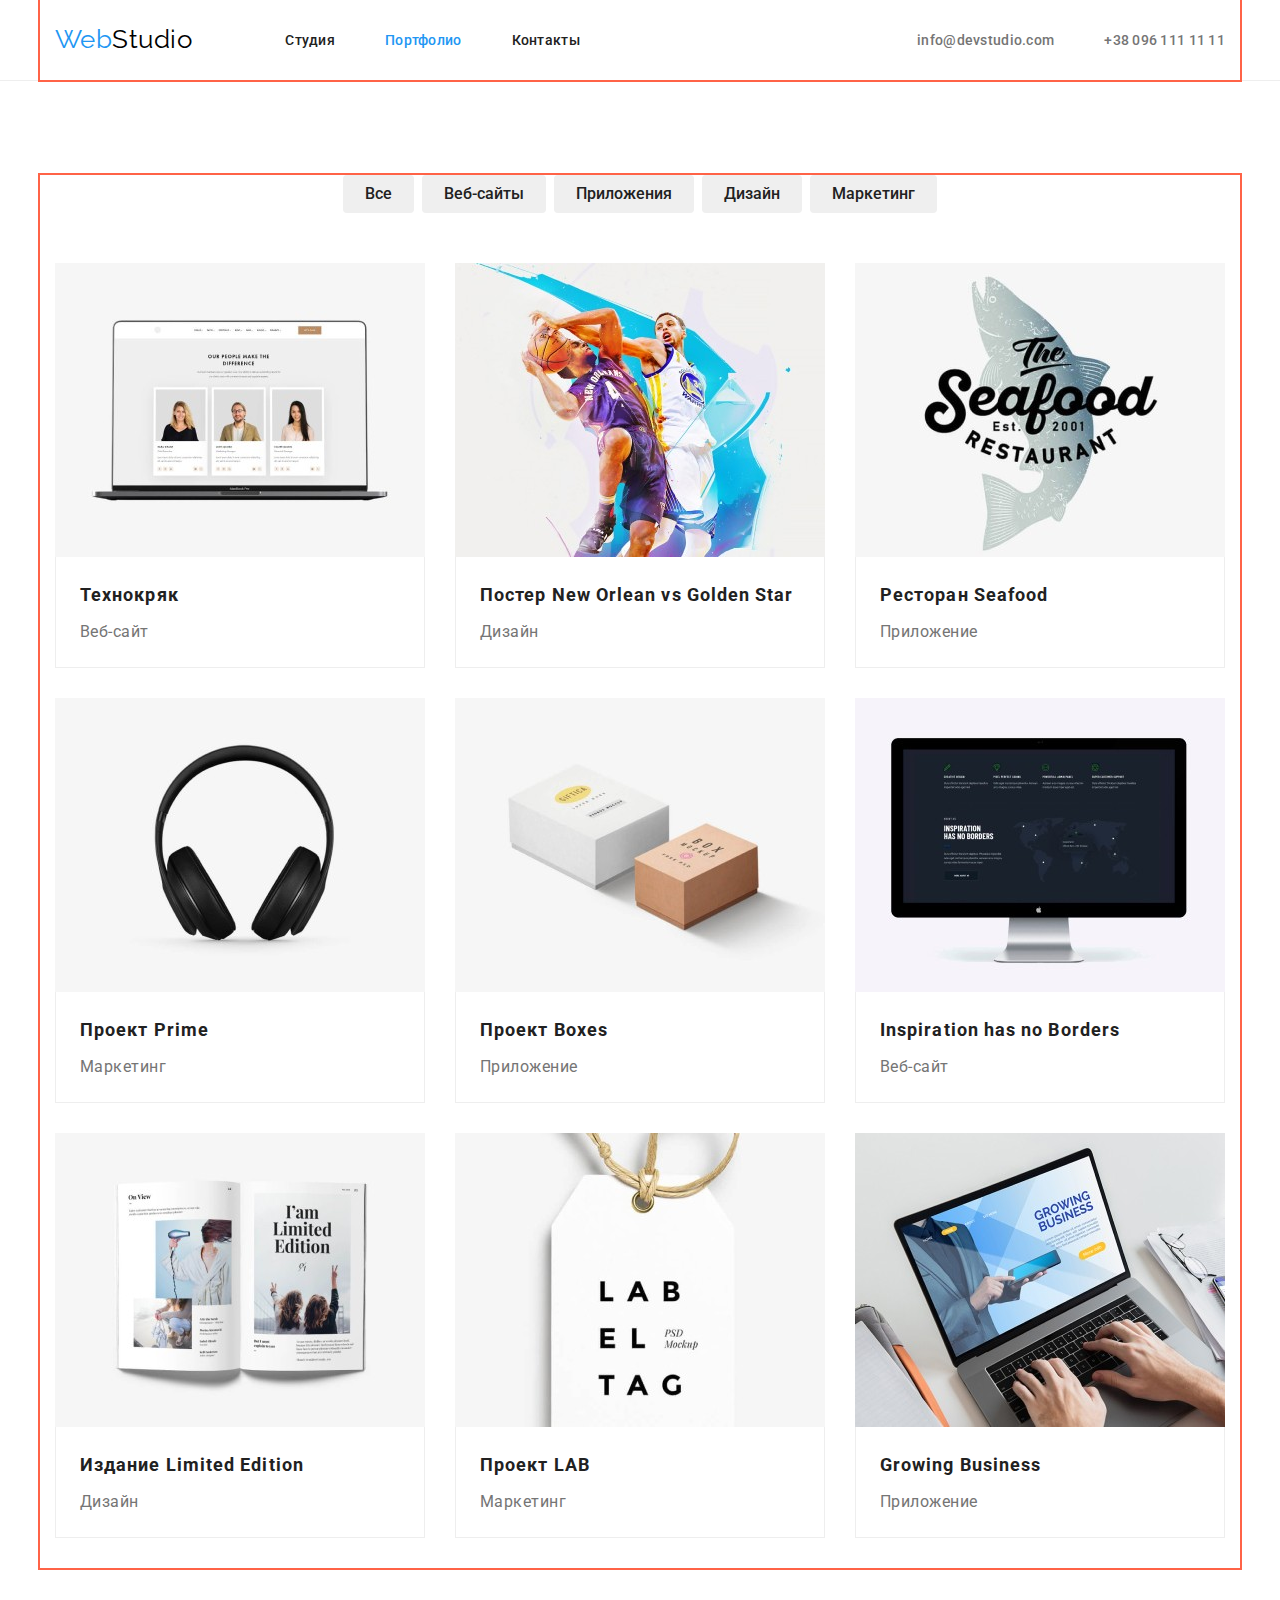
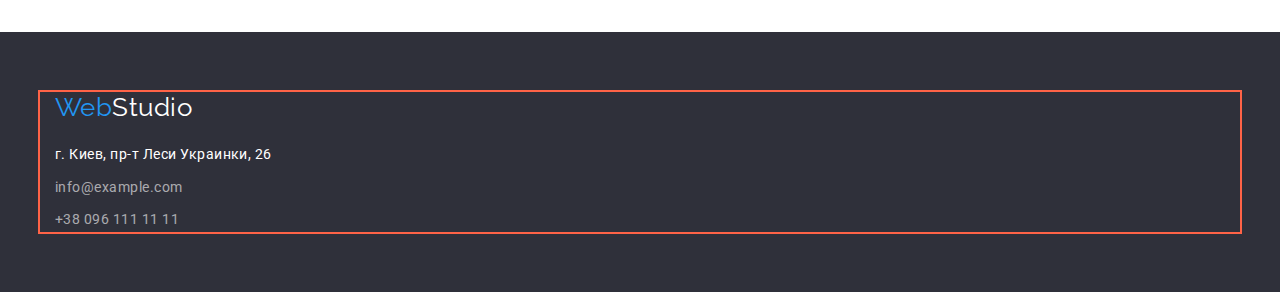
==== commit 0f86af2a: "edits in hw-03" ====
--- a/portfolio.html
+++ b/portfolio.html
@@ -4,7 +4,7 @@
     <meta charset="UTF-8">
     <meta http-equiv="X-UA-Compatible" content="IE=edge">
     <meta name="viewport" content="width=device-width, initial-scale=1.0">
-    <title>portfolio</title>
+    <title>Portfolio</title>
     <link rel="preconnect" href="https://fonts.googleapis.com">
     <link rel="preconnect" href="https://fonts.gstatic.com" crossorigin>
     <link
@@ -16,13 +16,13 @@
 </head>
 
 <body>
-    <header class="header">
+    <header>
         <div class="container header-container">
             <a class="logo link" href="./index.html" lang="en">
                 <span class="logo-web">Web</span><span class="logo-studio-header">Studio</span>
             </a>
             <nav class="site-nav">
-                <ul class="site-nav list">
+                <ul class="site-nav">
                     <li class="site-nav-item">
                         <a class="link" href="./index.html">Студия</a>
                     </li>
@@ -34,7 +34,7 @@
                     </li>
                 </ul>
             </nav>
-            <ul class="auth-nav list">
+            <ul class="auth-nav">
                 <li class="auth-nav-item">
                     <a class="link" href="mailto:info@devstudio.com">info@devstudio.com</a>
                 </li>
@@ -44,36 +44,35 @@
             </ul>
         </div>
     </header>
+    
     <main>
-        <section class="portfolio">
+        <section class="section">
             <div class="container">
-            <h1 class="title visually-hidden">Портфолио</h1>
-            <ul class="list portfolio-buttons">
-                <li class="button-portfolio-location">
+            <h1 class="portfolio-title visually-hidden">Портфолио</h1>
+            <ul class="portfolio-buttons">
+                <li class="button-portfolio-item">
                     <button type="button" class="button-portfolio">Все</button>
                 </li>
-                <li class="button-portfolio-location">
+                <li class="button-portfolio-item">
                     <button type="button" class="button-portfolio">Веб-сайты</button>
                 </li>
-                <li class="button-portfolio-location">
+                <li class="button-portfolio-item">
                     <button type="button" class="button-portfolio">Приложения</button>
                 </li>
-                <li class="button-portfolio-location">
+                <li class="button-portfolio-item">
                     <button type="button" class="button-portfolio">Дизайн</button>
                 </li>
-                <li class="button-portfolio-location">
+                <li class="button-portfolio-item">
                     <button type="button" class="button-portfolio">Маркетинг</button>
                 </li>
             </ul>
-            </div>
-            <div class="container portfolio-padding">
-            <ul class="list portfolio portfolio-container">
+            <ul class="portfolio">
                 <li class="portfolio-item">
                     <a href="#" class="link">
                         <img src="./img/portfolio-img-1.jpg" alt="Технокряк" width="370" >
                         <div class="portfolio-item-text">
-                            <h2 class="title">Технокряк</h2>
-                            <p class="text">Веб-сайт</p>
+                            <h2 class="portfolio-title">Технокряк</h2>
+                            <p class="portfolio-text">Веб-сайт</p>
                         </div>
                     </a>
                 </li>
@@ -81,8 +80,8 @@
                     <a href="#" class="link">
                         <img src="./img/portfolio-img-2.jpg" alt="Постер New Orlean vs Golden Star" width="370">
                         <div class="portfolio-item-text">
-                            <h2 class="title">Постер <span lang="en">New Orlean vs Golden Star</span></h2>
-                            <p class="text">Дизайн</p>
+                            <h2 class="portfolio-title">Постер <span lang="en">New Orlean vs Golden Star</span></h2>
+                            <p class="portfolio-text">Дизайн</p>
                         </div>
                     </a>
                 </li>
@@ -90,8 +89,8 @@
                     <a href="#" class="link">
                         <img src="./img/portfolio-img-3.jpg" alt="Ресторан Seafood" width="370">
                         <div class="portfolio-item-text">
-                            <h2 class="title">Ресторан <span lang="en">Seafood</span></h2>
-                            <p class="text">Приложение</p>
+                            <h2 class="portfolio-title">Ресторан <span lang="en">Seafood</span></h2>
+                            <p class="portfolio-text">Приложение</p>
                         </div>                        
                     </a>
                 </li>
@@ -99,8 +98,8 @@
                     <a href="#" class="link"> 
                         <img src="./img/portfolio-img-4.jpg" alt="Проект Prime" width="370">
                         <div class="portfolio-item-text">
-                            <h2 class="title">Проект <span lang="en">Prime</span></h2>
-                            <p class="text">Маркетинг</p>
+                            <h2 class="portfolio-title">Проект <span lang="en">Prime</span></h2>
+                            <p class="portfolio-text">Маркетинг</p>
                         </div>                        
                     </a>
                 </li>
@@ -108,8 +107,8 @@
                     <a href="#" class="link">
                         <img src="./img/portfolio-img-5.jpg" alt="Проект Boxes" width="370">
                         <div class="portfolio-item-text">
-                            <h2 class="title">Проект <span lang="en">Boxes</span></h2>
-                            <p class="text">Приложение</p>
+                            <h2 class="portfolio-title">Проект <span lang="en">Boxes</span></h2>
+                            <p class="portfolio-text">Приложение</p>
                         </div>                        
                     </a>
                 </li>
@@ -117,8 +116,8 @@
                     <a href="#" class="link">
                         <img src="./img/portfolio-img-6.jpg" alt="Inspiration has no Borders" width="370">
                         <div class="portfolio-item-text">
-                            <h2 class="title" lang="en">Inspiration has no Borders</h2>
-                            <p class="text">Веб-сайт</p>
+                            <h2 class="portfolio-title" lang="en">Inspiration has no Borders</h2>
+                            <p class="portfolio-text">Веб-сайт</p>
                         </div>                        
                     </a>
                 </li>
@@ -126,8 +125,8 @@
                     <a href="#" class="link">
                         <img src="./img/portfolio-img-7.jpg" alt="Издание Limited Edition" width="370">
                         <div class="portfolio-item-text">
-                            <h2 class="title">Издание <span lang="en">Limited Edition</span></h2>
-                            <p class="text">Дизайн</p>
+                            <h2 class="portfolio-title">Издание <span lang="en">Limited Edition</span></h2>
+                            <p class="portfolio-text">Дизайн</p>
                         </div>                        
                     </a>
                 </li>
@@ -135,8 +134,8 @@
                     <a href="#" class="link">
                         <img src="./img/portfolio-img-8.jpg" alt="Проект LAB" width="370">
                         <div class="portfolio-item-text">
-                            <h2 class="title">Проект <span lang="en">LAB</span></h2>
-                            <p class="text">Маркетинг</p>
+                            <h2 class="portfolio-title">Проект <span lang="en">LAB</span></h2>
+                            <p class="portfolio-text">Маркетинг</p>
                         </div>                        
                     </a>
                 </li>
@@ -144,8 +143,8 @@
                     <a href="#" class="link">
                         <img src="./img/portfolio-img-9.jpg" alt="Growing Business" width="370">
                         <div class="portfolio-item-text">
-                            <h2 class="title" lang="en">Growing Business</h2>
-                            <p class="text">Приложение</p>
+                            <h2 class="portfolio-title" lang="en">Growing Business</h2>
+                            <p class="portfolio-text">Приложение</p>
                         </div>                        
                     </a>
                 </li>
@@ -153,26 +152,26 @@
             </div>
         </section>
     </main>
-    <footer class="footer">
-        <div class="container">
-            <a href="./index.html" lang="en" class="logo link footer-link">
-                <span class="logo-web">Web</span><span class="logo-studio-footer">Studio</span>
-            </a>
-            <address>
-                <ul class="list footer-adress-list">
-                    <li>
-                        <a href="https://goo.gl/maps/3iyzEZUhEdgraJMp6" target="_blank" rel="noopener noreferrer"
-                            class="link address-primary">г. Киев, пр-т Леси Украинки, 26</a>
-                    </li>
-                    <li>
-                        <a href="mailto:info@example.com" class="link address-secondary">info@example.com</a>
-                    </li>
-                    <li>
-                        <a href="tel:+380961111111" class="link address-secondary">+38 096 111 11 11</a>
-                    </li>
-                </ul>
-            </address>
-        </div>
-    </footer>
+        <footer class="footer">
+            <div class="container">
+                <a href="./index.html" lang="en" class="logo link footer-link">
+                    <span class="logo-web">Web</span><span class="logo-studio-footer">Studio</span>
+                </a>
+                <address>
+                    <ul class="footer-adress-list">
+                        <li>
+                            <a href="https://goo.gl/maps/3iyzEZUhEdgraJMp6" target="_blank" rel="noopener noreferrer"
+                                class="link address-primary">г. Киев, пр-т Леси Украинки, 26</a>
+                        </li>
+                        <li>
+                            <a href="mailto:info@example.com" class="link address-secondary">info@example.com</a>
+                        </li>
+                        <li>
+                            <a href="tel:+380961111111" class="link address-secondary">+38 096 111 11 11</a>
+                        </li>
+                    </ul>
+                </address>
+            </div>
+        </footer>
     </body>
     </html>--- a/css/styles.css
+++ b/css/styles.css
@@ -28,12 +28,15 @@
 }
 
 ul {
+  list-style: none;
   margin: 0;
   padding: 0;
 }
 
 img {
   display: block;
+  max-width: 100%;
+  height: auto
 }
 
 button {
@@ -42,13 +45,7 @@
 
 header {
   border: solid #eee;
-border-width: 0 0 1px 0;
-}
-
-.list {
-  list-style: none;
-  padding: 0;
-  margin: 0;
+  border-width: 0 0 1px 0;
 }
 
 .link {
@@ -56,9 +53,24 @@
   font-style: normal;
 }
 
+.section {
+  padding-top: 94px;
+  padding-bottom: 94px;
+}
+
+.container {
+  margin: 0 auto;
+  outline: solid 2px tomato;
+  width: 1200px;
+  padding-left: 15px;
+  padding-right: 15px;
+}
+
 /* header */
 
-.header .container {
+.header-container {
+  display: flex;
+  align-items: center;
   height: 80px;
   padding-top: 24px;
   padding-bottom: 24px;
@@ -86,11 +98,6 @@
 
 /* site-nav */
 
-.header-container {
-  display: flex;
-  align-items: center;
-}
-
 .site-nav {
   display: flex;
 }
@@ -141,20 +148,16 @@
   color: var(--accent-color);
 }
 
-/* hero */
+/* section hero */
 .hero {
   background-color: var(--secondary-background-color);
   text-align: center;
-}
-
-.hero .container {
   padding-top: 200px;
   padding-bottom: 200px;
 }
 
 .hero-title {
   color: var(--secondary-text-color);
-  margin-bottom: 30px;
   font-weight: 900;
   font-size: 44px;
   line-height: 1.36;
@@ -164,6 +167,7 @@
   text-align: center;
   margin-left: auto;
   margin-right: auto;
+  margin-bottom: 30px;
 }
 
 .button-hero {
@@ -192,28 +196,32 @@
   margin: -1px;
   border: 0;
   padding: 0;
-
   white-space: nowrap;
   clip-path: inset(100%);
   clip: rect(0 0 0 0);
   overflow: hidden;
 }
 
-.features .container {
-  padding-top: 94px;
-  padding-bottom: 94px;
-}
-
-.features-container {
-  display: flex;
-}
-
-.features-item > h3 {
-  margin-bottom: 10px;
+.features {
+  display: flex;
 }
 
 .features-item:not(:last-child) {
   margin-right: 30px;
+}
+
+.features-title {
+  color: var(--title-text-color);
+  font-weight: 700;
+  font-size: 14px;
+  line-height: 1.15;
+  text-transform: uppercase;
+  margin-bottom: 10px;
+}
+
+.features-text {
+  font-size: 14px;
+  line-height: 1.7;
 }
 
 .section-title {
@@ -222,17 +230,19 @@
   font-size: 36px;
   line-height: 1.16;
   text-align: center;
-}
-
-.about > h2 {
   margin-bottom: 50px;
 }
 
-.about-list {
+/* section about*/
+
+.about {
   display: flex;
   flex-wrap: wrap;
   margin-left: -30px;
-  padding-bottom: 94px;
+}
+
+.about-section {
+  padding-top: 0;
 }
 
 .about-item {
@@ -240,27 +250,9 @@
   margin-left: 30px;
 }
 
-.features .title {
-  color: var(--title-text-color);
-  font-weight: 700;
-  font-size: 14px;
-  line-height: 1.15;
-  text-transform: uppercase;
-}
-
-.features .text {
-  font-weight: 400;
-  font-size: 14px;
-  line-height: 1.7;
-}
-
 /* team */
-.team .container {
-  padding-top: 94px;
-  padding-bottom: 94px;
-}
-
-.team-container {
+
+.team {
   display: flex;
   flex-wrap: wrap;
   margin-left: -30px;
@@ -274,28 +266,20 @@
   text-align: center;
 }
 
-.team-item-text {
+.team-box {
   padding-top: 30px;
   padding-bottom: 30px;
 }
 
-.team > h2 {
-  margin-bottom: 50px;
-}
-
-.team-item-text > h3 {
-  margin-bottom: 10px;
-}
-
-.team .title {
+.team-title {
   color: var(--title-text-color);
   font-weight: 500;
   font-size: 16px;
   line-height: 1.18;
-}
-
-.team .text {
-  font-weight: 400;
+  margin-bottom: 10px;
+}
+
+.team-text {
   font-size: 16px;
   line-height: 1.18;
 }
@@ -306,15 +290,13 @@
 
 /* footer */
 
-.footer .container {
+.footer {
+  background-color: var(--secondary-background-color);
+  font-size: 14px;
+  line-height: 1.7;
+  display: block;
   padding-top: 60px;
   padding-bottom: 60px;
-}
-.footer {
-  background-color: var(--secondary-background-color);
-  font-size: 14px;
-  line-height: 1.7;
-  display: block;
 }
 
 .footer-link {
@@ -326,26 +308,21 @@
   margin-bottom: 9px;
 }
 
-/* .auth-nav .link:hover,
-.auth-nav .link:focus {
-  color: var(--accent-color);
-} */
-
 .address-primary {
   color: var(--secondary-text-color);
 }
 
-.address-primary:hover,
-.address-primary:hover {
-  color: var(--accent-color);
-}
-
 .address-secondary {
   color: var(--third-text-color);
 }
 
+.address-primary:hover,
+.address-primary:focus {
+  color: var(--accent-color);
+}
+
 .address-secondary:hover,
-.address-secondary:hover {
+.address-secondary:focus {
   color: var(--accent-color);
 }
 
@@ -353,8 +330,8 @@
 
 .portfolio-buttons {
   display: flex;
-  padding-top: 94px;
   justify-content: center;
+  margin-bottom: 50px;
 }
 
 .button-portfolio {
@@ -369,22 +346,7 @@
   font-weight: 500;
 }
 
-  /* display: inline-block;
-  min-width: 200px;
-  text-align: center;
-  border: 0px;
-  background-color: var(--accent-color);
-  color: var(--secondary-text-color);
-  font-family: Roboto, sans-serif;
-  font-weight: 700;
-  font-size: 16px;
-  line-height: 1.87;
-  letter-spacing: 0.06em;
-  cursor: pointer;
-  border-radius: 4px;
-  padding: 10px 32px; */
-
-.button-portfolio-location:not(:last-child) {
+.button-portfolio-item:not(:last-child) {
   margin-right: 8px;
 }
 
@@ -396,22 +358,22 @@
 
 /* Portfolio content */
 
-.portfolio .title {
+.portfolio-title {
   color: var(--title-text-color);
   font-weight: 700;
   font-size: 18px;
   line-height: 2;
   letter-spacing: 0.06em;
-}
-
-.portfolio .text {
+  margin-bottom: 4px;
+}
+
+.portfolio-text {
   color: var(--primary-text-color);
-  font-weight: 400;
   font-size: 16px;
   line-height: 1.87;
 }
 
-.portfolio-container {
+.portfolio {
   display: flex;
   flex-wrap: wrap;
   margin-right: -30px;
@@ -428,46 +390,4 @@
 padding: 20px 24px;
 border: solid #eee;
 border-width: 0 1px 1px 1px;
-}
-
-.portfolio-item-text > h2 {
-  margin-bottom: 4px;
-}
-
-/* 
-.team-item {
-  flex-basis: calc((100% - 4 * 30px) / 4);
-  margin-left: 30px;
-  border-radius: 0px 0px 4px 4px;
-  background-color: #fff;
-  text-align: center;
-}
-
-.team-item-text {
-  padding-top: 30px;
-  padding-bottom: 30px;
-}
-
-.team > h2 {
-  margin-bottom: 50px;
-}
-
-.team-item-text > h3 {
-  margin-bottom: 10px;
-} */
-
-
-.portfolio-padding {
-  padding-top: 50px;
-  padding-bottom: 94px;
-}
-
-/* --- */
-
-.container {
-  margin: 0 auto;
-  outline: solid 2px tomto;
-  width: 1200px;
-  padding-left: 15px;
-  padding-right: 15px;
-}
+}